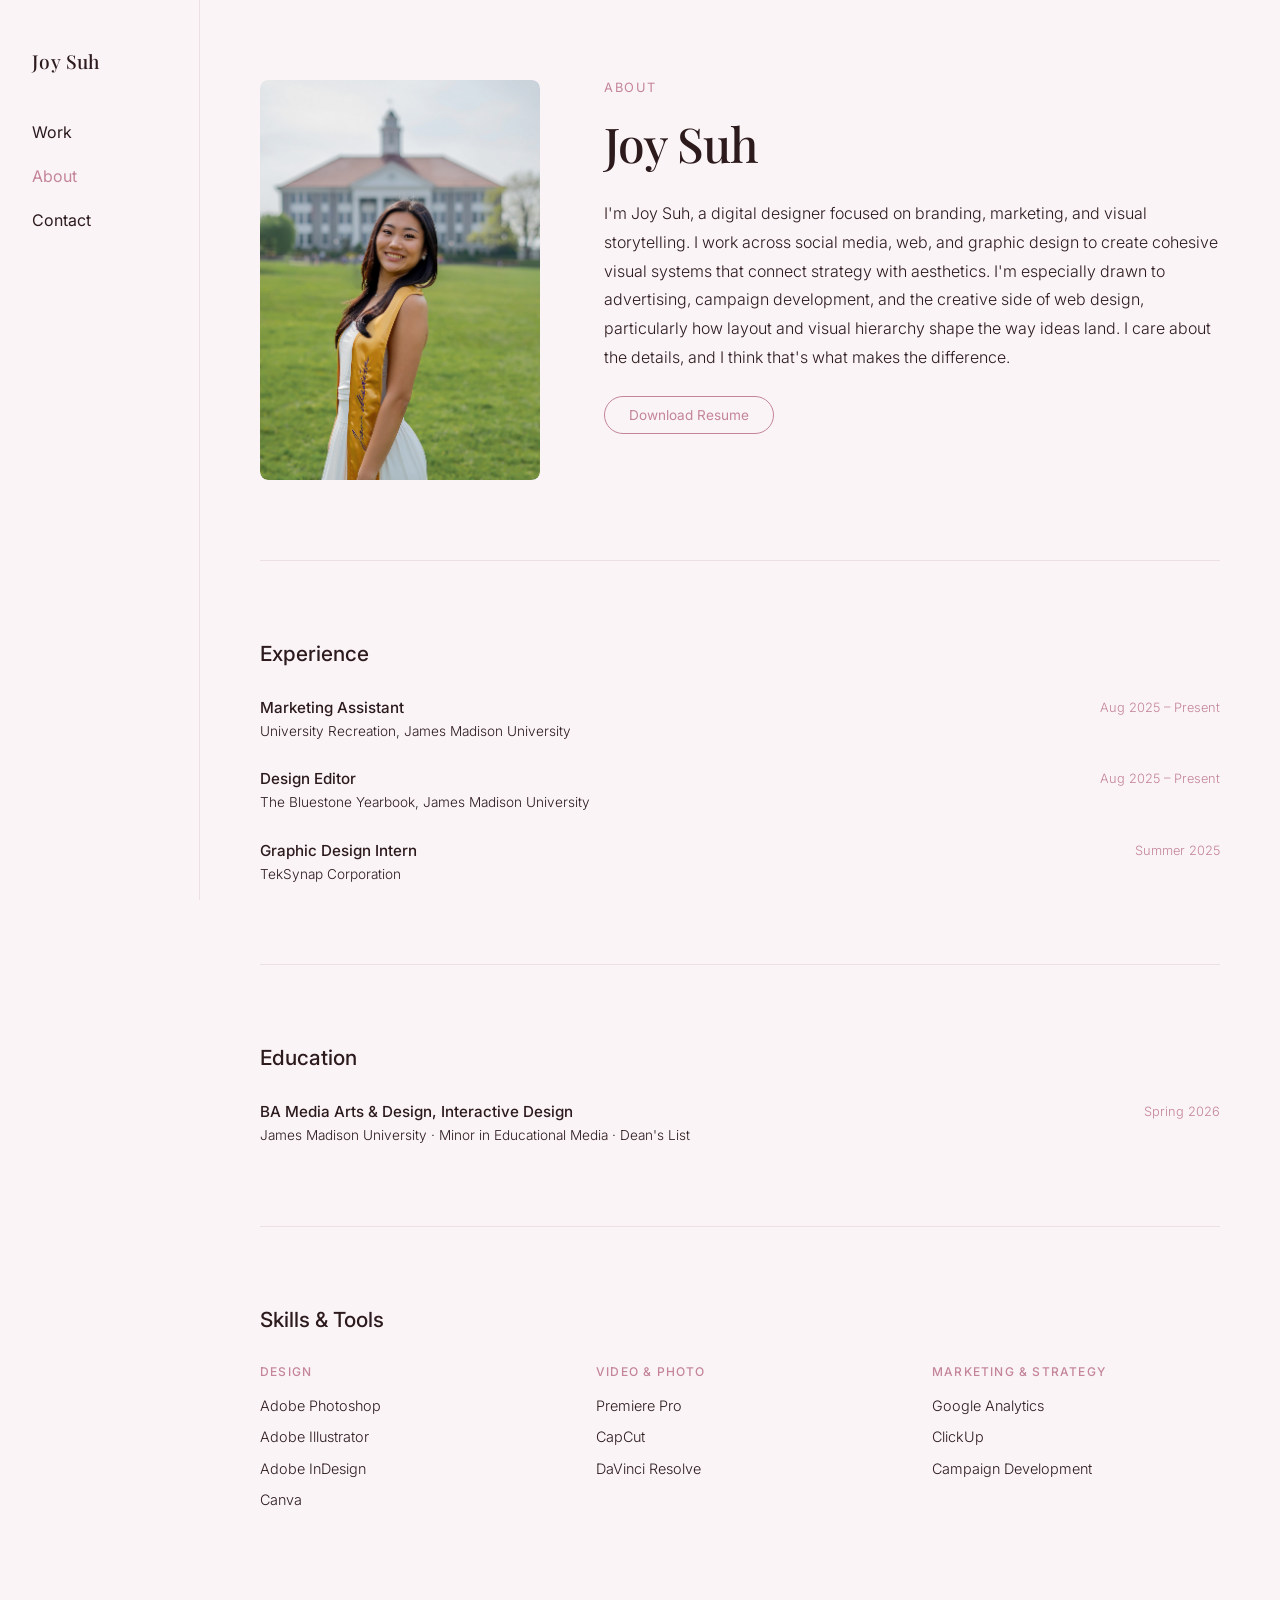
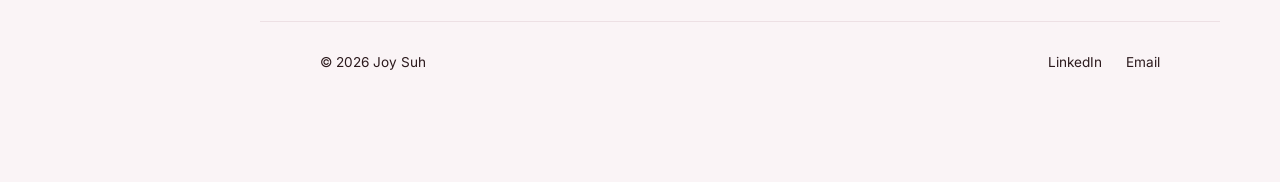
==== about.html @ 965d8042 "Add files via upload" ====
<!DOCTYPE html>
<html lang="en">
<head>
  <meta charset="UTF-8">
  <meta name="viewport" content="width=device-width, initial-scale=1.0">
  <title>About — Joy Suh</title>
  <link rel="stylesheet" href="style.css">
  <link rel="stylesheet" href="about.css">
  <link href="https://fonts.googleapis.com/css2?family=Inter:wght@300;400;500;600&display=swap" rel="stylesheet">
</head>
<body>
  <nav class="sidenav">
    <div class="sidenav-name"><a href="index.html">Joy Suh</a></div>
    <ul class="sidenav-links">
      <li><a href="index.html">Work</a></li>
<li><a href="about.html" class="active">About</a></li>
      <li><a href="mailto:joysuh3@gmail.com">Contact</a></li>
    </ul>
  </nav>
  <main class="main-content">

    <!-- BIO SECTION -->
    <section class="about-hero">
      <div class="about-photo">
        <img src="images/about/joy.jpg" alt="Joy Suh">
      </div>
      <div class="about-text">
        <p class="about-label">About</p>
        <h1 class="about-name">Joy Suh</h1>
        <p class="about-bio">I'm Joy Suh, a digital designer focused on branding, marketing, and visual storytelling. I work across social media, web, and graphic design to create cohesive visual systems that connect strategy with aesthetics. I'm especially drawn to advertising, campaign development, and the creative side of web design, particularly how layout and visual hierarchy shape the way ideas land. I care about the details, and I think that's what makes the difference.</p>
<a href="Joy-Suh-Resume.pdf" target="_blank" class="resume-link">Download Resume</a>
      </div>
    </section>

    <hr class="section-divider">

    <!-- EXPERIENCE SECTION -->
    <section class="experience-section">
      <h2 class="section-title">Experience</h2>
      <div class="experience-list">
        <div class="experience-item">
          <div class="experience-left">
            <p class="experience-role">Marketing Assistant</p>
            <p class="experience-company">University Recreation, James Madison University</p>
          </div>
          <p class="experience-date">Aug 2025 – Present</p>
        </div>
        <div class="experience-item">
          <div class="experience-left">
            <p class="experience-role">Design Editor</p>
            <p class="experience-company">The Bluestone Yearbook, James Madison University</p>
          </div>
          <p class="experience-date">Aug 2025 – Present</p>
        </div>
        <div class="experience-item">
          <div class="experience-left">
            <p class="experience-role">Graphic Design Intern</p>
            <p class="experience-company">TekSynap Corporation</p>
          </div>
          <p class="experience-date">Summer 2025</p>
        </div>
      </div>
    </section>

    <hr class="section-divider">

    <!-- EDUCATION SECTION -->
    <section class="experience-section">
      <h2 class="section-title">Education</h2>
      <div class="experience-list">
        <div class="experience-item">
          <div class="experience-left">
            <p class="experience-role">BA Media Arts & Design, Interactive Design</p>
            <p class="experience-company">James Madison University · Minor in Educational Media · Dean's List</p>
          </div>
          <p class="experience-date">Spring 2026</p>
        </div>
      </div>
    </section>

    <hr class="section-divider">

    <!-- SKILLS SECTION -->
    <section class="skills-section">
      <h2 class="section-title">Skills & Tools</h2>
      <div class="skills-grid">
        <div class="skills-group">
          <p class="skills-label">Design</p>
          <ul class="skills-list">
            <li>Adobe Photoshop</li>
            <li>Adobe Illustrator</li>
            <li>Adobe InDesign</li>
            <li>Canva</li>
          </ul>
        </div>
        <div class="skills-group">
          <p class="skills-label">Video & Photo</p>
          <ul class="skills-list">
            <li>Premiere Pro</li>
            <li>CapCut</li>
            <li>DaVinci Resolve</li>
          </ul>
        </div>
        <div class="skills-group">
          <p class="skills-label">Marketing & Strategy</p>
          <ul class="skills-list">
            <li>Google Analytics</li>
            <li>ClickUp</li>
            <li>Campaign Development</li>
          </ul>
        </div>
      </div>
    </section>

    

  

    <footer class="footer">
      <p>© 2026 Joy Suh</p>
      <div class="footer-links">
        <a href="https://www.linkedin.com/in/joy-suh/" target="_blank">LinkedIn</a>
        <a href="mailto:joysuh3@gmail.com">Email</a>
      </div>
    </footer>
  </main>
</body>
</html>
---- style.css ----
@import url('https://fonts.googleapis.com/css2?family=Playfair+Display:wght@400;500&family=Inter:wght@300;400;500;600&display=swap');

*, *::before, *::after {
  box-sizing: border-box;
  margin: 0;
  padding: 0;
}
body {
  font-family: 'Inter', sans-serif;
  background-color: #FAF4F6;
  color: #2C1A1D;
  display: flex;
  min-height: 100vh;
  font-size: 17px;
}
a {
  text-decoration: none;
  color: inherit;
}
.sidenav {
  position: fixed;
  top: 0;
  left: 0;
  width: 200px;
  height: 100vh;
  background-color: #FAF4F6;
  border-right: 1px solid #EDE0E4;
  display: flex;
  flex-direction: column;
  padding: 48px 32px;
  z-index: 100;
}
.sidenav-name {
  font-family: 'Playfair Display', serif;
  font-size: 1.2rem;
  font-weight: 500;
  color: #2C1A1D;
  margin-bottom: 48px;
  letter-spacing: 0.02em;
}
.sidenav-links {
  list-style: none;
  display: flex;
  flex-direction: column;
  gap: 24px;
}
.sidenav-links a {
  font-size: 1rem;
  font-weight: 400;
  color: #2C1A1D;
  transition: color 0.2s ease;
}
.sidenav-links a:hover {
  color: #C4849A;
}

.sidenav-links a.active {
  color: #C4849A;
}


.main-content {
  margin-left: 200px;
  padding: 80px 60px;
  flex: 1;
}
.hero {
  background-color: #EDE0E4;
  padding: 100px 60px;
  margin: -80px -60px 60px -60px;
}
.hero-name {
  font-family: 'Playfair Display', serif;
  font-size: 4.5rem;
  font-weight: 500;
  color: #2C1A1D;
  letter-spacing: -0.02em;
  margin-bottom: 16px;
}
.hero-tagline {
  font-size: 1rem;
  font-weight: 300;
  color: #C4849A;
  letter-spacing: 0.08em;
  margin-bottom: 20px;
}
.hero-intro {
  font-size: 0.95rem;
  font-weight: 300;
  color: #2C1A1D;
  line-height: 1.7;
  max-width: 480px;
}
.work-grid {
  display: grid;
  grid-template-columns: 1fr 1fr;
  gap: 16px;
  padding: 0 60px;
}
.tile {
  position: relative;
  overflow: hidden;
  border-radius: 8px;
  aspect-ratio: 4/3;
  display: block;
  background-color: #EDE0E4;
}
.tile img {
  width: 100%;
  height: 100%;
  object-fit: cover;
  display: block;
  transition: transform 0.4s ease;
}
.tile:hover img {
  transform: scale(1.04);
}
.tile-overlay {
  position: absolute;
  inset: 0;
  background-color: rgba(196, 132, 154, 0.88);
  display: flex;
  flex-direction: column;
  align-items: center;
  justify-content: center;
  opacity: 0;
  transition: opacity 0.3s ease;
}
.tile:hover .tile-overlay {
  opacity: 1;
}
.tile-title {
  color: #FFFFFF;
  font-size: 1.4rem;
  font-weight: 700;
  letter-spacing: 0.02em;
  margin-bottom: 6px;
  text-shadow: 0 1px 4px rgba(44, 26, 29, 0.3);
}
.tile-sub {
  color: #FAF4F6;
  font-size: 0.98rem;
  font-weight: 400;
  letter-spacing: 0.06em;
  text-shadow: 0 1px 4px rgba(44, 26, 29, 0.3);
}
.footer {
  margin-top: 100px;
  padding: 32px 60px;
  border-top: 1px solid #EDE0E4;
  display: flex;
  justify-content: space-between;
  align-items: center;
  font-size: 0.85rem;
  color: #2C1A1D;
}
.footer-links {
  display: flex;
  gap: 24px;
}
.footer-links a {
  color: #2C1A1D;
  transition: color 0.2s ease;
}
.footer-links a:hover {
  color: #C4849A;
}
---- about.css ----
.about-hero {
  display: flex;
  gap: 64px;
  align-items: flex-start;
  margin-bottom: 80px;
}
.about-photo {
  flex-shrink: 0;
  width: 280px;
  overflow: hidden;
  border-radius: 8px;
}
.about-photo img {
  width: 100%;
  border-radius: 8px;
  display: block;
  object-fit: cover;
  height: 400px;
}
.about-text {
  flex: 1;
  max-width: 900px;
}
.about-label {
  font-size: 0.8rem;
  font-weight: 400;
  color: #C4849A;
  letter-spacing: 0.12em;
  text-transform: uppercase;
  margin-bottom: 16px;
}
.about-name {
  font-family: 'Playfair Display', serif;
  font-size: 3rem;
  font-weight: 500;
  color: #2C1A1D;
  letter-spacing: -0.02em;
  margin-bottom: 24px;
}
.about-bio {
  font-size: 1rem;
  font-weight: 300;
  color: #2C1A1D;
  line-height: 1.8;
}
.resume-link {
  display: inline-block;
  font-size: 0.85rem;
  font-weight: 400;
  color: #C4849A;
  text-decoration: none;
  border: 1px solid #C4849A;
  padding: 10px 24px;
  border-radius: 100px;
  margin-top: 24px;
  transition: all 0.2s ease;
}
.resume-link:hover {
  background-color: #C4849A;
  color: #FAF4F6;
}
.resume-section {
  margin-bottom: 80px;
}
.section-divider {
  border: none;
  border-top: 1px solid #EDE0E4;
  margin: 80px 0;
}
.section-title {
  font-size: 1.3rem;
  font-weight: 500;
  color: #2C1A1D;
  margin-bottom: 32px;
}
.experience-section {
  margin-bottom: 0;
}
.experience-list {
  display: flex;
  flex-direction: column;
  gap: 28px;
}
.experience-item {
  display: flex;
  justify-content: space-between;
  align-items: flex-start;
  gap: 24px;
}
.experience-left {
  flex: 1;
}
.experience-role {
  font-size: 0.95rem;
  font-weight: 500;
  color: #2C1A1D;
  margin-bottom: 4px;
}
.experience-company {
  font-size: 0.85rem;
  font-weight: 300;
  color: #2C1A1D;
  line-height: 1.5;
}
.experience-date {
  font-size: 0.8rem;
  font-weight: 300;
  color: #C4849A;
  white-space: nowrap;
  padding-top: 2px;
}
.skills-section {
  margin-bottom: 0;
}
.skills-grid {
  display: grid;
  grid-template-columns: repeat(3, 1fr);
  gap: 48px;
}
.skills-label {
  font-size: 0.75rem;
  font-weight: 500;
  color: #C4849A;
  letter-spacing: 0.1em;
  text-transform: uppercase;
  margin-bottom: 16px;
}
.skills-list {
  list-style: none;
  padding: 0;
  margin: 0;
}
.skills-list li {
  font-size: 0.9rem;
  font-weight: 300;
  color: #2C1A1D;
  line-height: 1.5;
  margin-bottom: 10px;
}


.main-content {
  padding: 80px 60px;
}
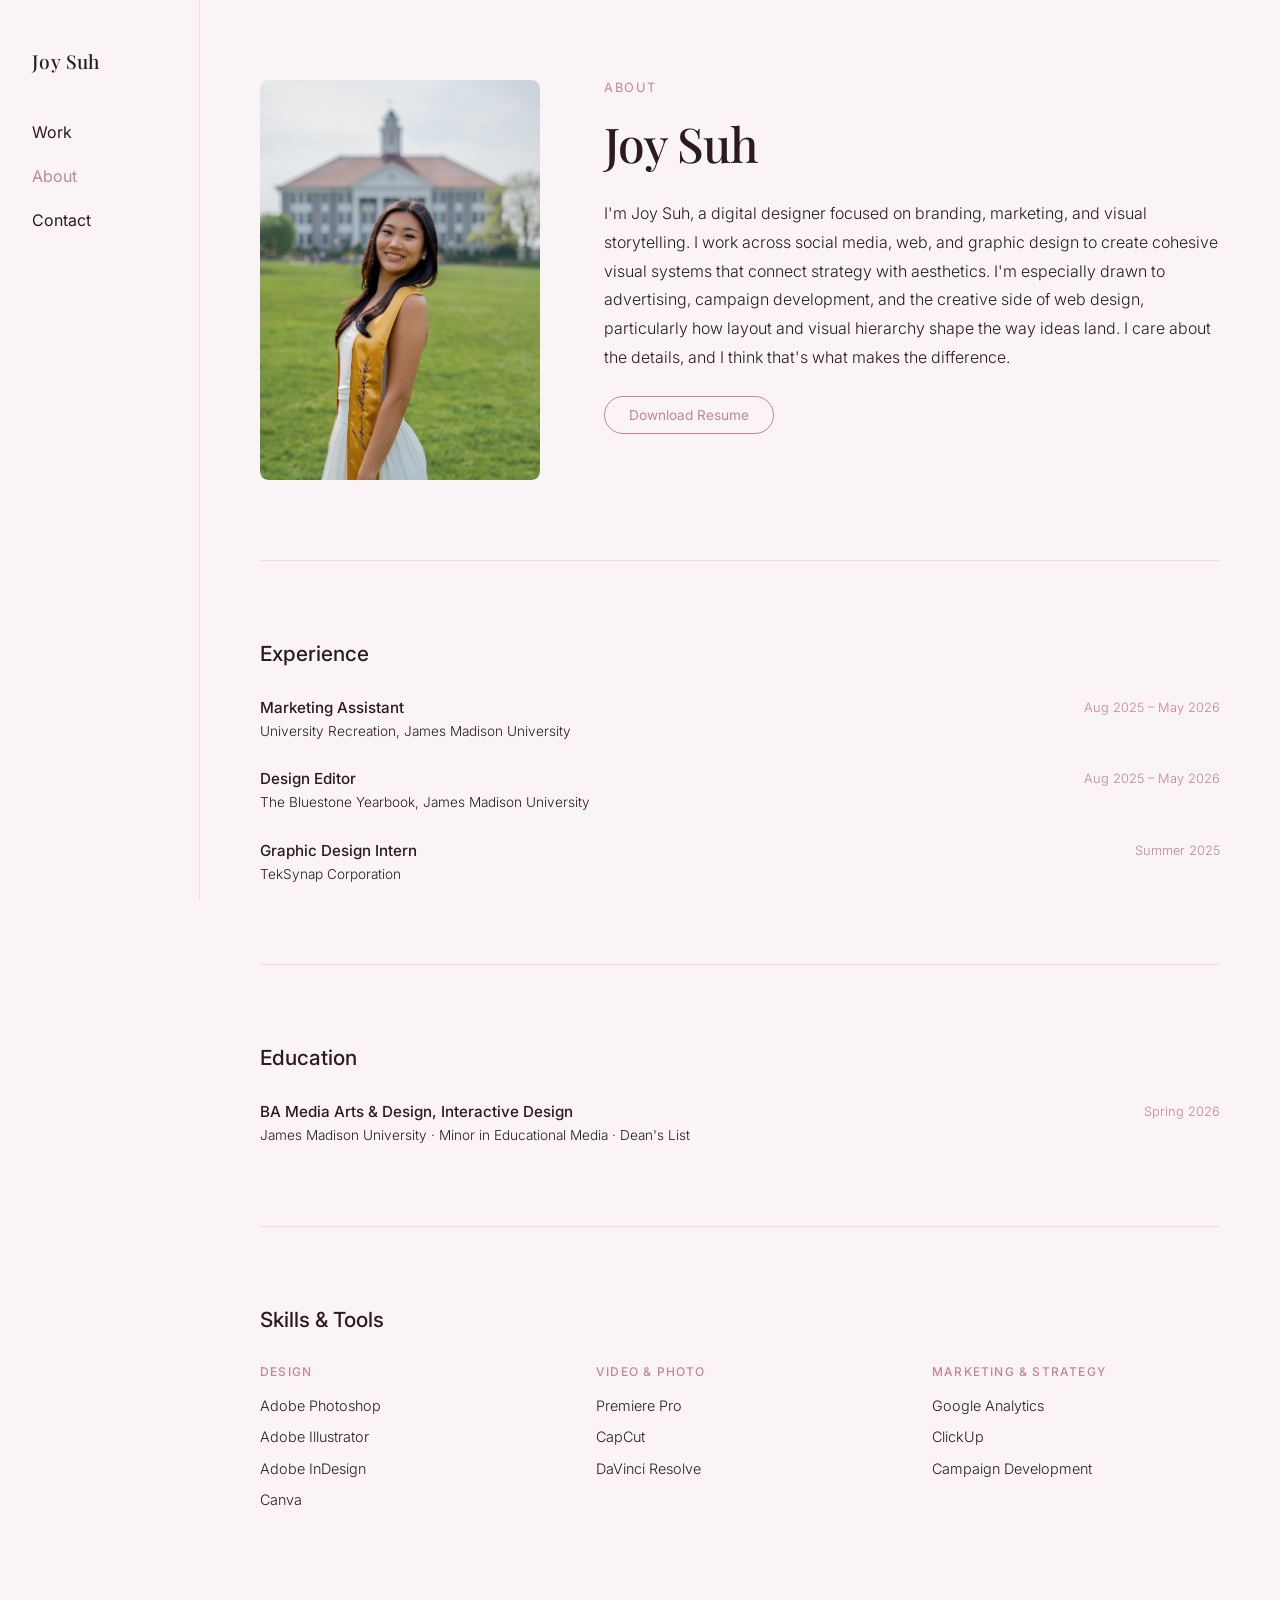
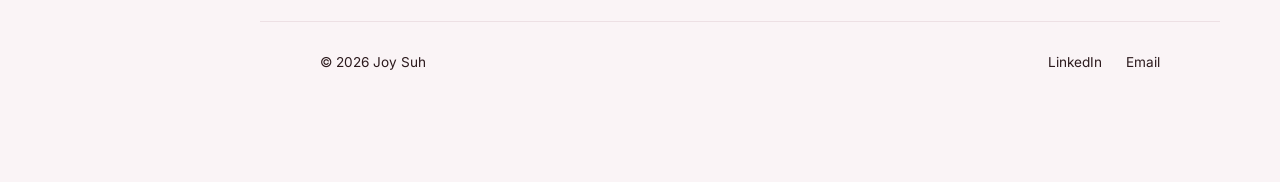
==== commit 969b5a11: "Update about.html" ====
--- a/about.html
+++ b/about.html
@@ -43,14 +43,14 @@
             <p class="experience-role">Marketing Assistant</p>
             <p class="experience-company">University Recreation, James Madison University</p>
           </div>
-          <p class="experience-date">Aug 2025 – Present</p>
+          <p class="experience-date">Aug 2025 – May 2026</p>
         </div>
         <div class="experience-item">
           <div class="experience-left">
             <p class="experience-role">Design Editor</p>
             <p class="experience-company">The Bluestone Yearbook, James Madison University</p>
           </div>
-          <p class="experience-date">Aug 2025 – Present</p>
+          <p class="experience-date">Aug 2025 – May 2026</p>
         </div>
         <div class="experience-item">
           <div class="experience-left">
@@ -125,4 +125,4 @@
     </footer>
   </main>
 </body>
-</html>+</html>
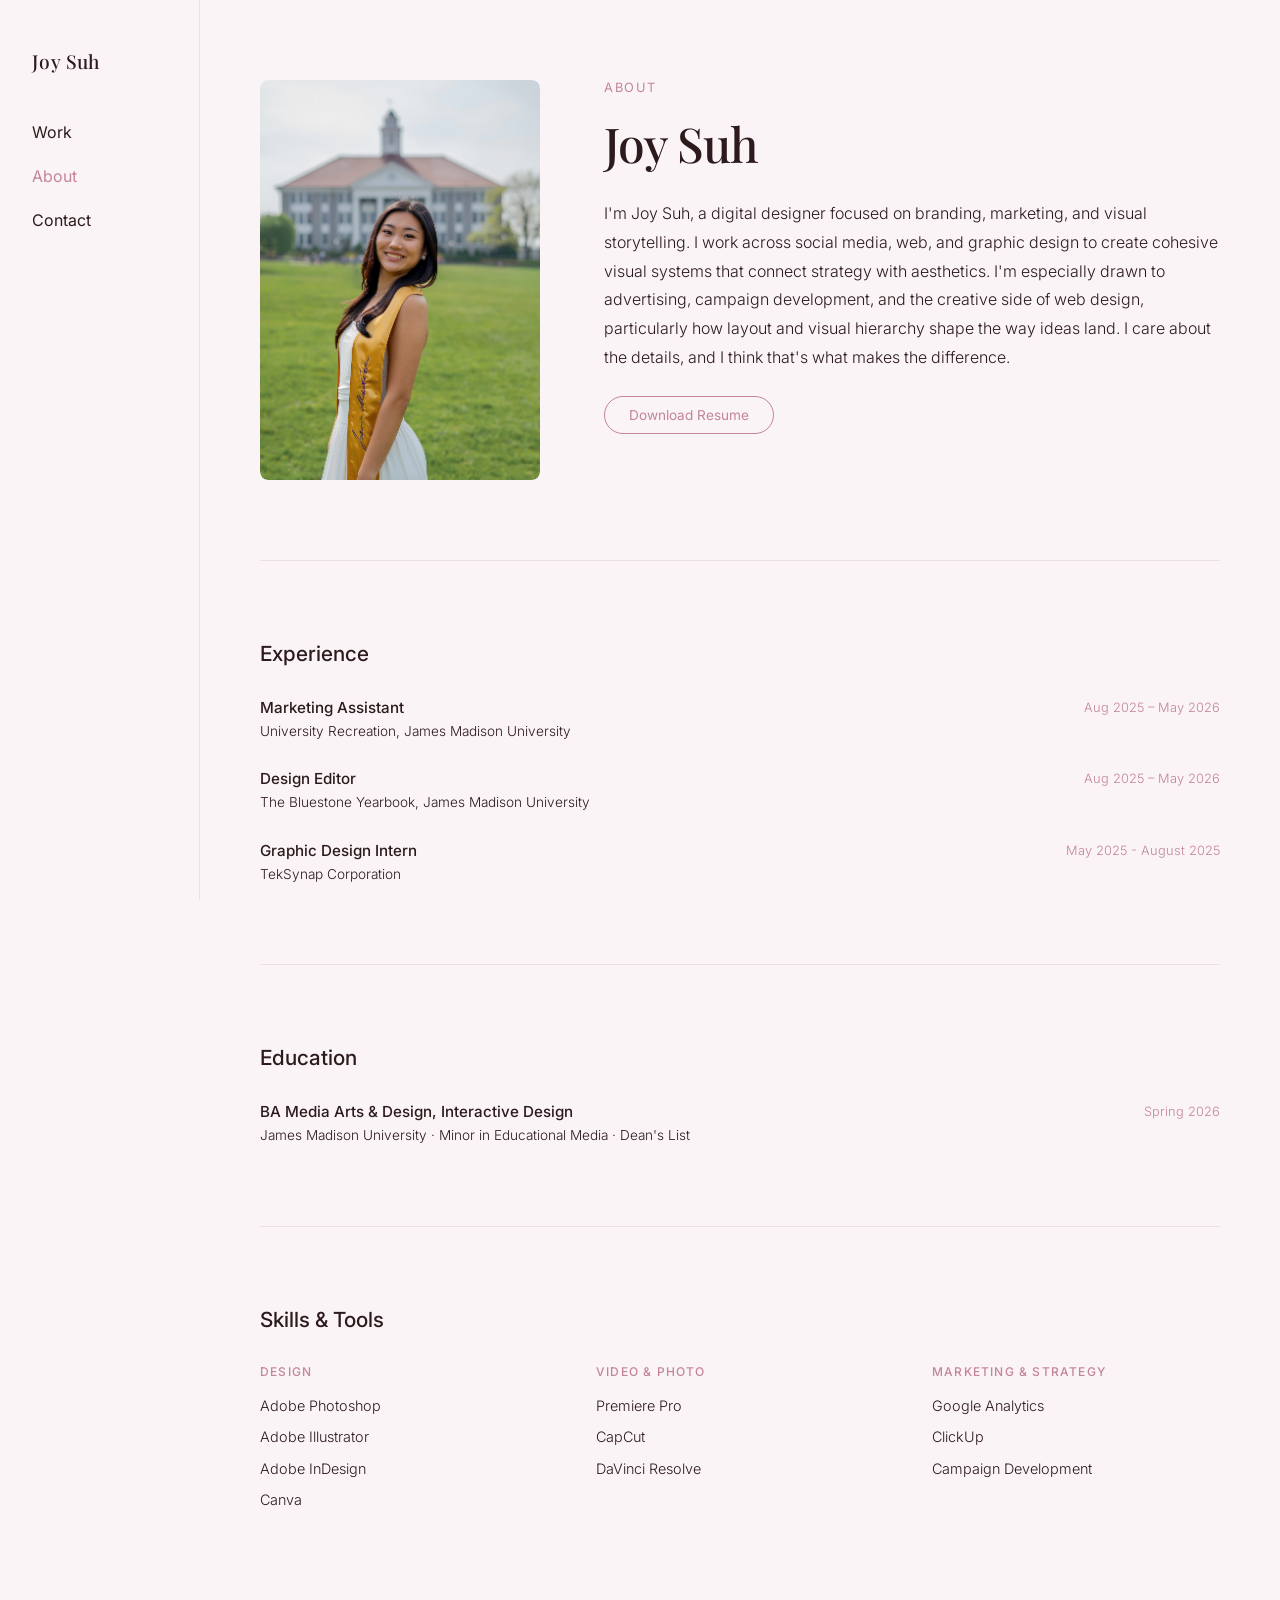
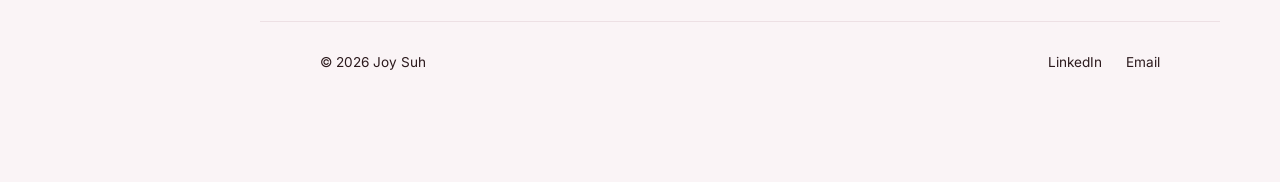
==== commit 40bee543: "Update about.html" ====
--- a/about.html
+++ b/about.html
@@ -57,7 +57,7 @@
             <p class="experience-role">Graphic Design Intern</p>
             <p class="experience-company">TekSynap Corporation</p>
           </div>
-          <p class="experience-date">Summer 2025</p>
+          <p class="experience-date">May 2025 - August 2025</p>
         </div>
       </div>
     </section>
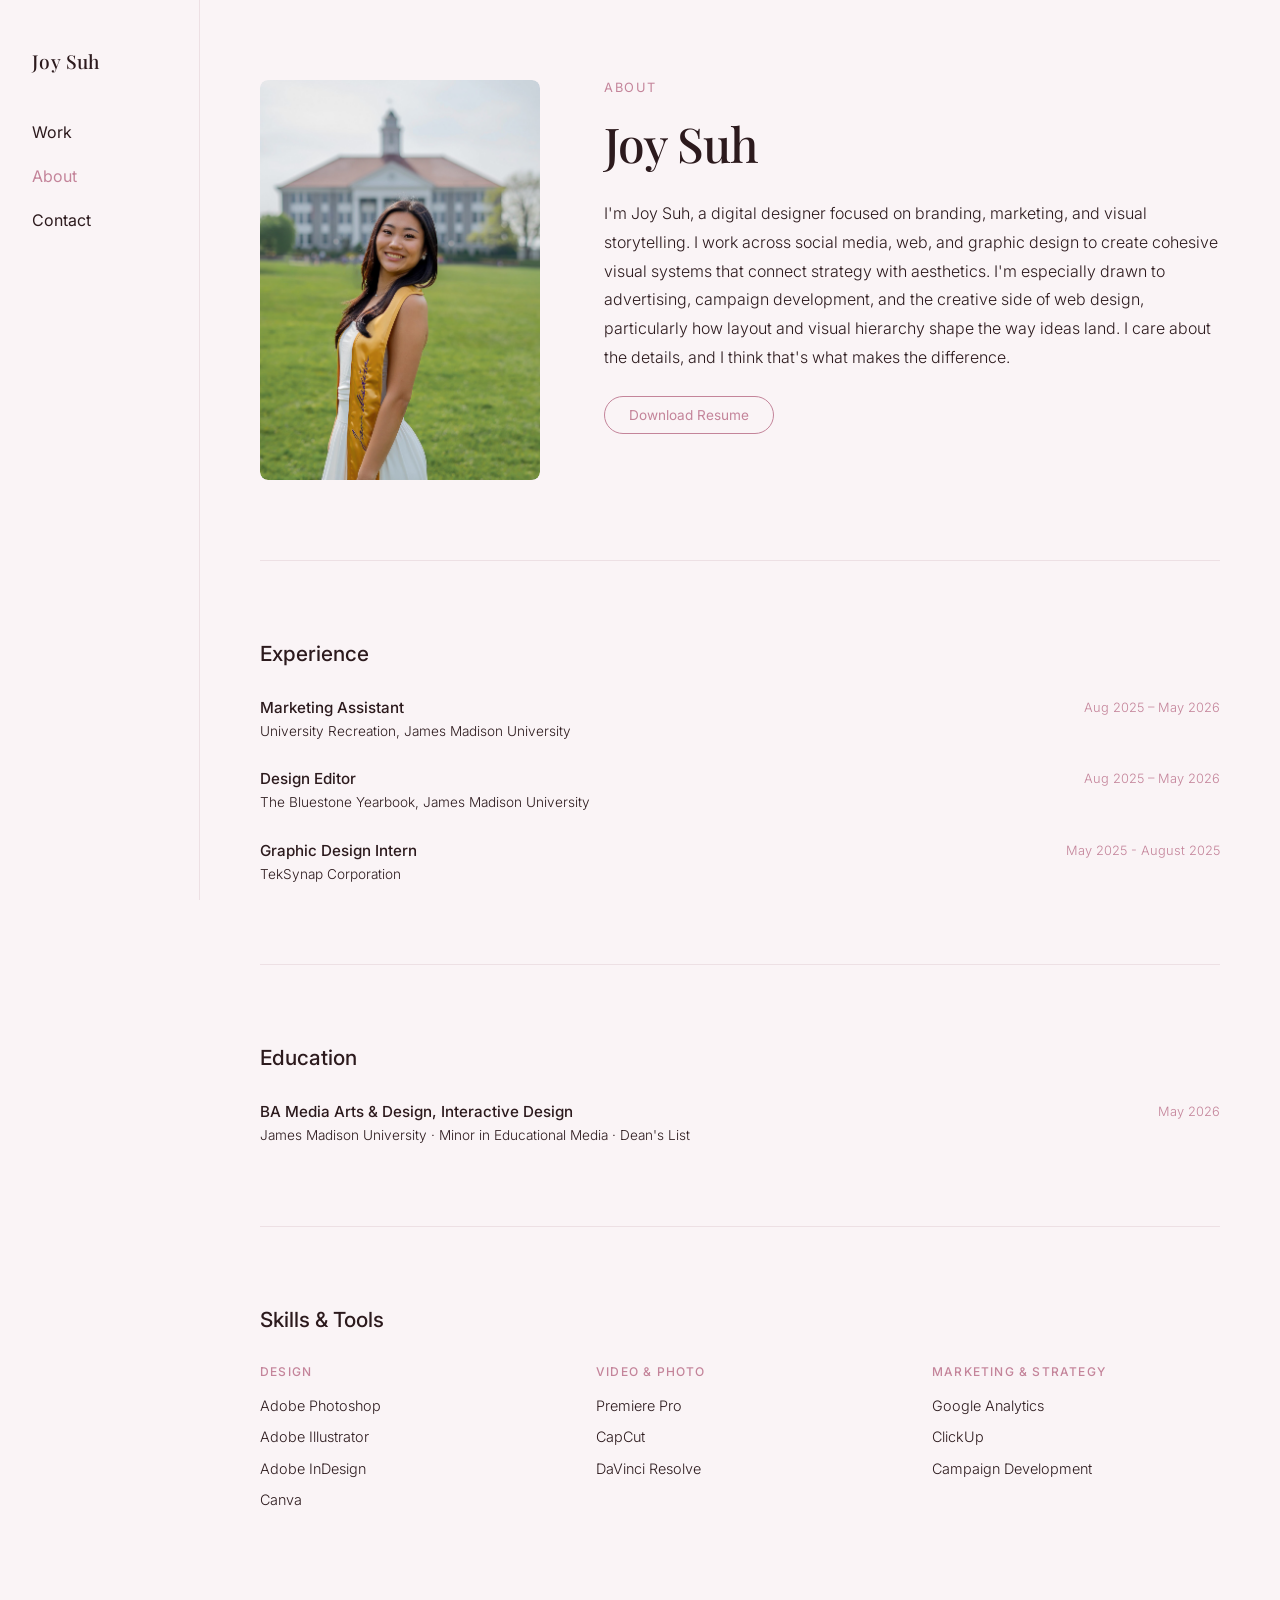
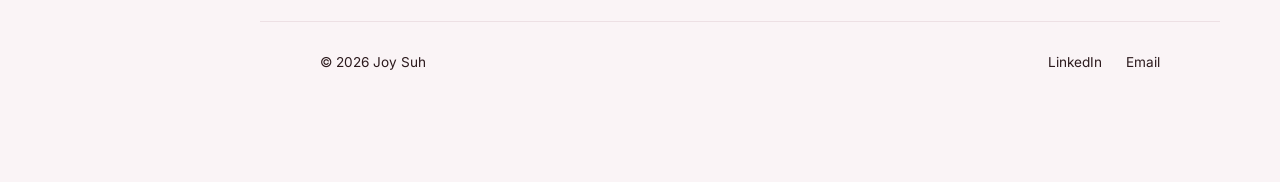
==== commit 97f5ab0d: "Update experience date from Spring 2026 to May 2026" ====
--- a/about.html
+++ b/about.html
@@ -73,7 +73,7 @@
             <p class="experience-role">BA Media Arts & Design, Interactive Design</p>
             <p class="experience-company">James Madison University · Minor in Educational Media · Dean's List</p>
           </div>
-          <p class="experience-date">Spring 2026</p>
+          <p class="experience-date">May 2026</p>
         </div>
       </div>
     </section>
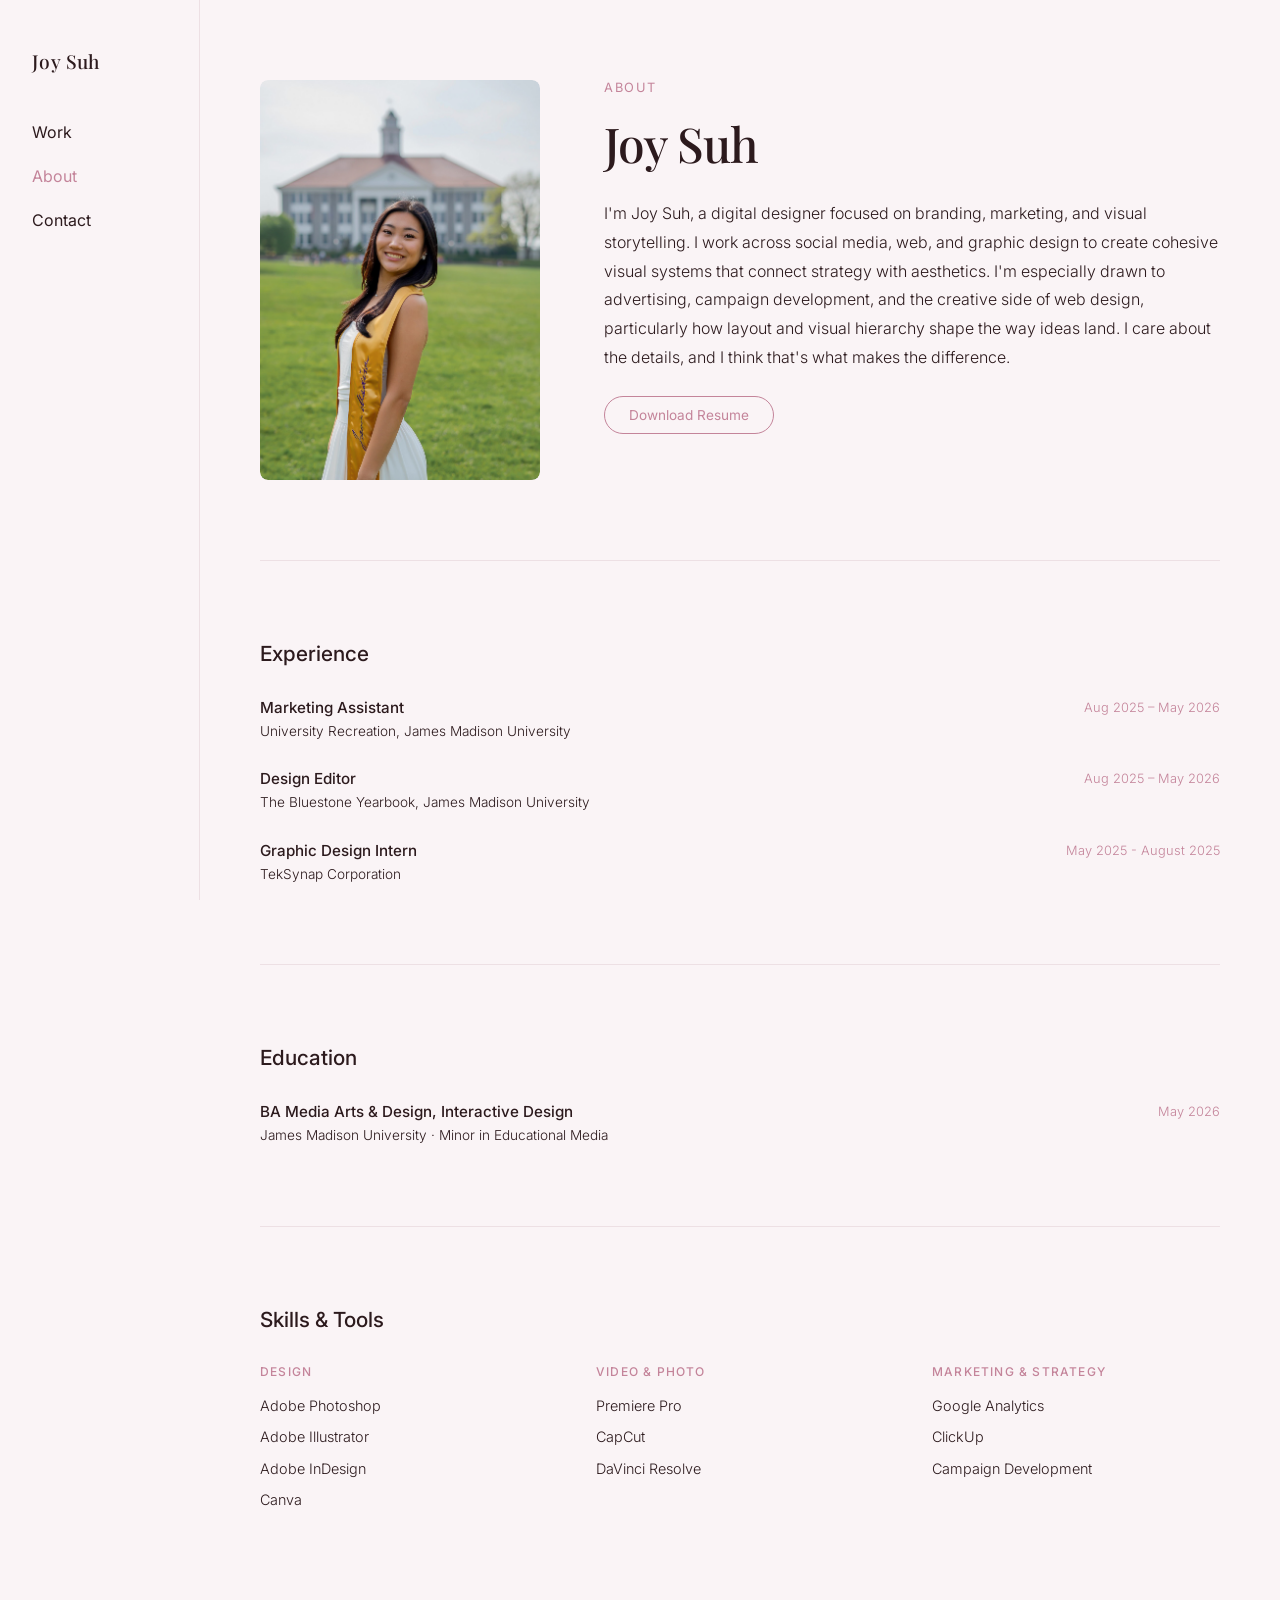
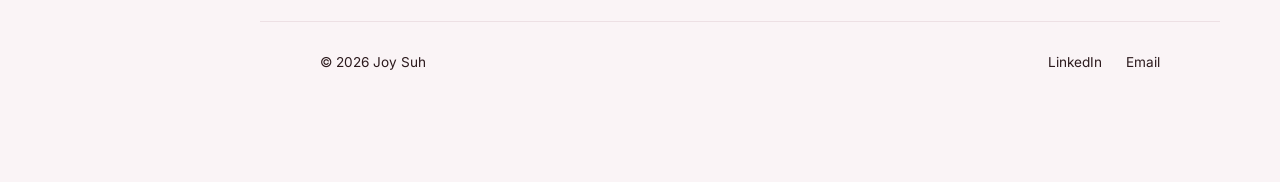
==== commit 654b8c4c: "Update about.html" ====
--- a/about.html
+++ b/about.html
@@ -71,7 +71,7 @@
         <div class="experience-item">
           <div class="experience-left">
             <p class="experience-role">BA Media Arts & Design, Interactive Design</p>
-            <p class="experience-company">James Madison University · Minor in Educational Media · Dean's List</p>
+            <p class="experience-company">James Madison University · Minor in Educational Media </p>
           </div>
           <p class="experience-date">May 2026</p>
         </div>
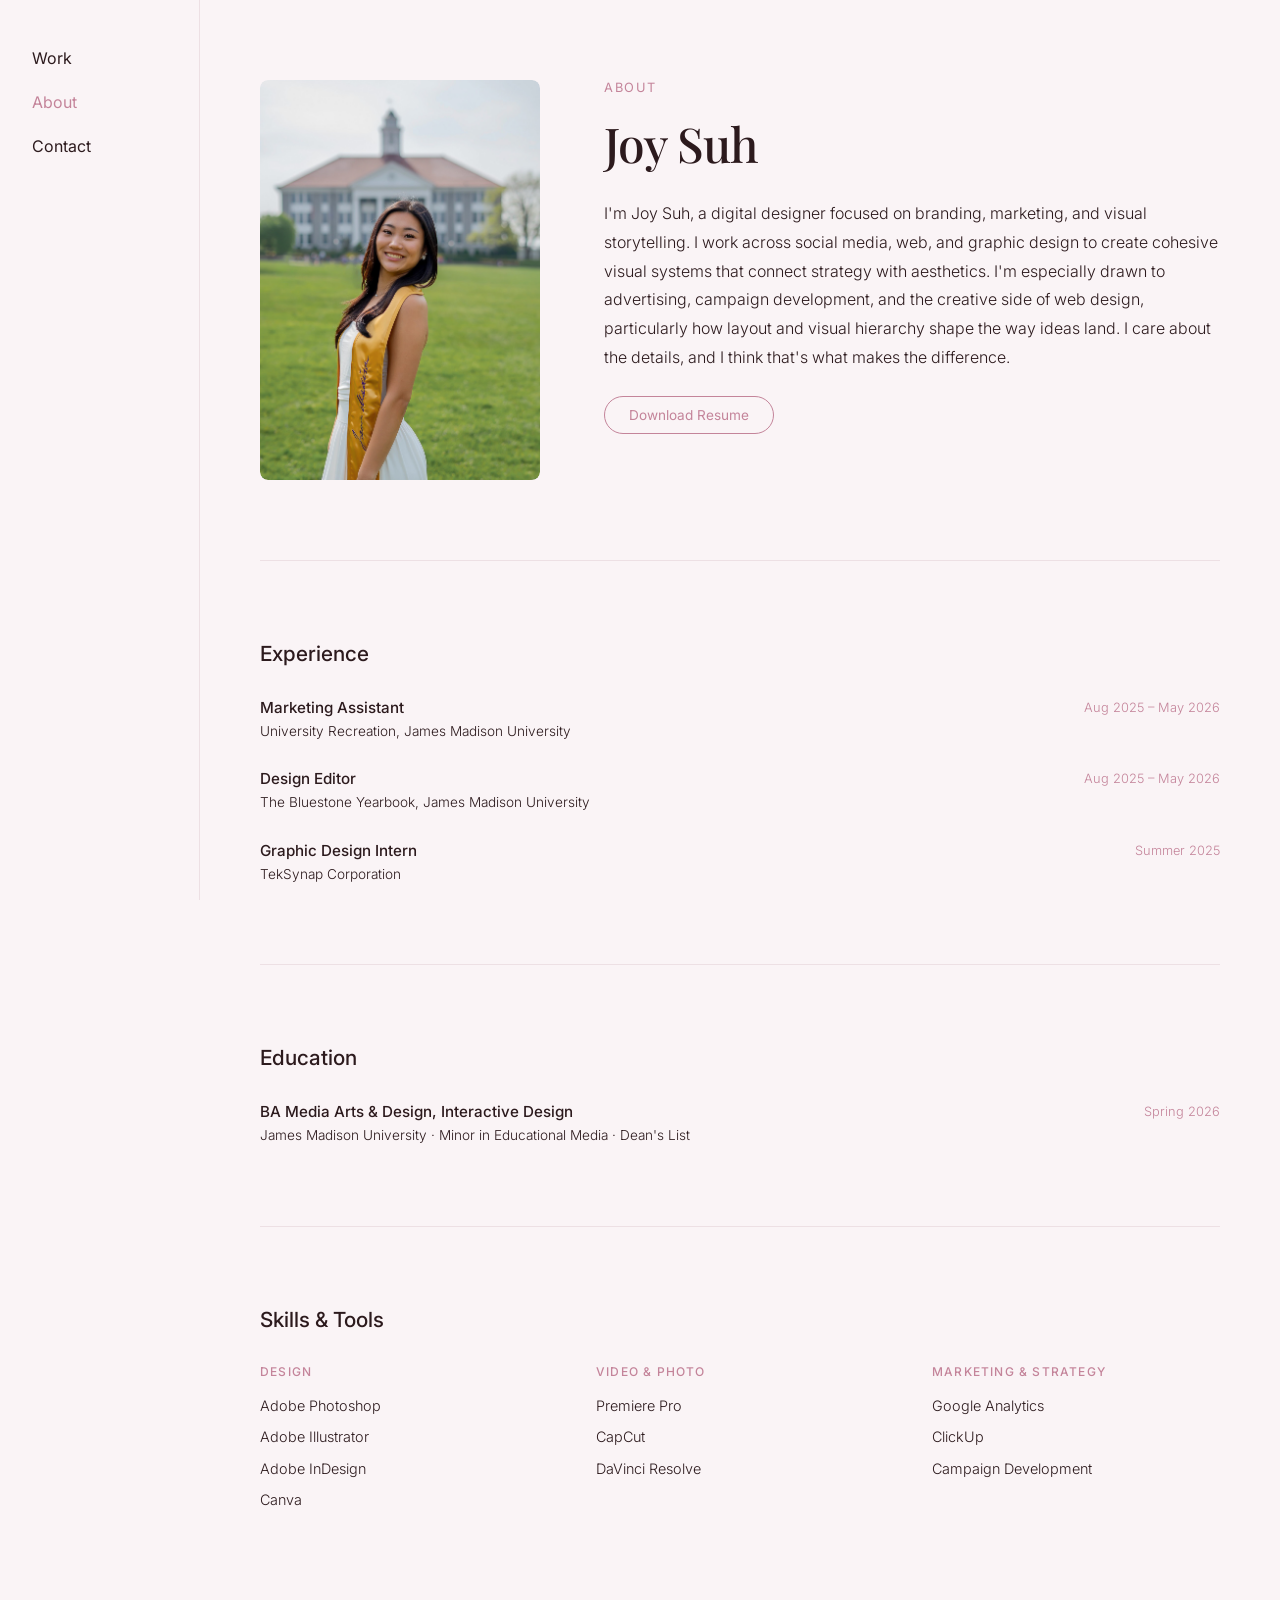
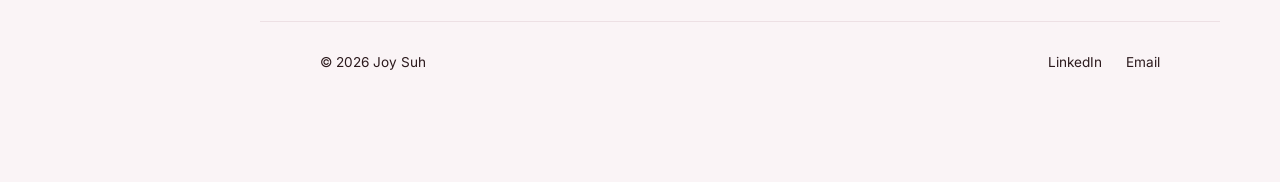
==== commit 7c1e3adf: "Update about.html" ====
--- a/about.html
+++ b/about.html
@@ -1,3 +1,5 @@
+
+
 <!DOCTYPE html>
 <html lang="en">
 <head>
@@ -10,16 +12,19 @@
 </head>
 <body>
   <nav class="sidenav">
-    <div class="sidenav-name"><a href="index.html">Joy Suh</a></div>
+    <div class="sidenav-top">
+      <div class="sidenav-name"><a href="index.html">Joy Suh</a></div>
+      <button class="burger" aria-label="Toggle menu" onclick="document.querySelector('.sidenav-links').classList.toggle('open')">
+        <span></span><span></span><span></span>
+      </button>
+    </div>
     <ul class="sidenav-links">
       <li><a href="index.html">Work</a></li>
-<li><a href="about.html" class="active">About</a></li>
+      <li><a href="about.html" class="active">About</a></li>
       <li><a href="mailto:joysuh3@gmail.com">Contact</a></li>
     </ul>
   </nav>
   <main class="main-content">
-
-    <!-- BIO SECTION -->
     <section class="about-hero">
       <div class="about-photo">
         <img src="images/about/joy.jpg" alt="Joy Suh">
@@ -28,13 +33,10 @@
         <p class="about-label">About</p>
         <h1 class="about-name">Joy Suh</h1>
         <p class="about-bio">I'm Joy Suh, a digital designer focused on branding, marketing, and visual storytelling. I work across social media, web, and graphic design to create cohesive visual systems that connect strategy with aesthetics. I'm especially drawn to advertising, campaign development, and the creative side of web design, particularly how layout and visual hierarchy shape the way ideas land. I care about the details, and I think that's what makes the difference.</p>
-<a href="Joy-Suh-Resume.pdf" target="_blank" class="resume-link">Download Resume</a>
+        <a href="Joy-Suh-Resume.pdf" target="_blank" class="resume-link">Download Resume</a>
       </div>
     </section>
-
     <hr class="section-divider">
-
-    <!-- EXPERIENCE SECTION -->
     <section class="experience-section">
       <h2 class="section-title">Experience</h2>
       <div class="experience-list">
@@ -57,30 +59,24 @@
             <p class="experience-role">Graphic Design Intern</p>
             <p class="experience-company">TekSynap Corporation</p>
           </div>
-          <p class="experience-date">May 2025 - August 2025</p>
+          <p class="experience-date">Summer 2025</p>
         </div>
       </div>
     </section>
-
     <hr class="section-divider">
-
-    <!-- EDUCATION SECTION -->
     <section class="experience-section">
       <h2 class="section-title">Education</h2>
       <div class="experience-list">
         <div class="experience-item">
           <div class="experience-left">
             <p class="experience-role">BA Media Arts & Design, Interactive Design</p>
-            <p class="experience-company">James Madison University · Minor in Educational Media </p>
+            <p class="experience-company">James Madison University · Minor in Educational Media · Dean's List</p>
           </div>
-          <p class="experience-date">May 2026</p>
+          <p class="experience-date">Spring 2026</p>
         </div>
       </div>
     </section>
-
     <hr class="section-divider">
-
-    <!-- SKILLS SECTION -->
     <section class="skills-section">
       <h2 class="section-title">Skills & Tools</h2>
       <div class="skills-grid">
@@ -111,11 +107,6 @@
         </div>
       </div>
     </section>
-
-    
-
-  
-
     <footer class="footer">
       <p>© 2026 Joy Suh</p>
       <div class="footer-links">
@@ -126,3 +117,4 @@
   </main>
 </body>
 </html>
+ 
--- a/style.css
+++ b/style.css
@@ -30,6 +30,12 @@
   padding: 48px 32px;
   z-index: 100;
 }
+.sidenav-top {
+  display: none;
+}
+.burger {
+  display: none;
+}
 .sidenav-name {
   font-family: 'Playfair Display', serif;
   font-size: 1.2rem;
@@ -53,12 +59,9 @@
 .sidenav-links a:hover {
   color: #C4849A;
 }
-
 .sidenav-links a.active {
   color: #C4849A;
 }
-
-
 .main-content {
   margin-left: 200px;
   padding: 80px 60px;
@@ -164,4 +167,98 @@
 }
 .footer-links a:hover {
   color: #C4849A;
-}+}
+
+/* ── TABLET & MOBILE ── */
+@media (max-width: 768px) {
+  body {
+    flex-direction: column;
+  }
+  .sidenav {
+    position: relative;
+    width: 100%;
+    height: auto;
+    flex-direction: column;
+    padding: 16px 24px;
+    border-right: none;
+    border-bottom: 1px solid #EDE0E4;
+  }
+  .sidenav-top {
+    display: flex;
+    justify-content: space-between;
+    align-items: center;
+    width: 100%;
+  }
+  .sidenav-name {
+    margin-bottom: 0;
+  }
+  .burger {
+    display: flex;
+    flex-direction: column;
+    gap: 5px;
+    background: none;
+    border: none;
+    cursor: pointer;
+    padding: 4px;
+  }
+  .burger span {
+    display: block;
+    width: 22px;
+    height: 2px;
+    background-color: #2C1A1D;
+    border-radius: 2px;
+  }
+  .sidenav-links {
+    display: none;
+    flex-direction: column;
+    gap: 16px;
+    padding: 16px 0 8px;
+  }
+  .sidenav-links.open {
+    display: flex;
+  }
+  .main-content {
+    margin-left: 0 !important;
+    padding: 40px 24px !important;
+  }
+  .hero {
+    padding: 60px 24px;
+    margin: -40px -24px 40px -24px;
+  }
+  .hero-name {
+    font-size: 3rem;
+  }
+  .work-grid {
+    padding: 0;
+    gap: 12px;
+  }
+  .footer {
+    padding: 32px 24px;
+    flex-direction: column;
+    gap: 12px;
+    text-align: center;
+  }
+}
+
+/* ── MOBILE ── */
+@media (max-width: 480px) {
+  .hero-name {
+    font-size: 2.4rem;
+  }
+  .hero-tagline {
+    font-size: 0.9rem;
+  }
+  .hero-intro {
+    font-size: 0.88rem;
+  }
+  .work-grid {
+    grid-template-columns: 1fr;
+  }
+  .main-content {
+    padding: 32px 20px !important;
+  }
+  .hero {
+    padding: 48px 20px;
+    margin: -32px -20px 32px -20px;
+  }
+}
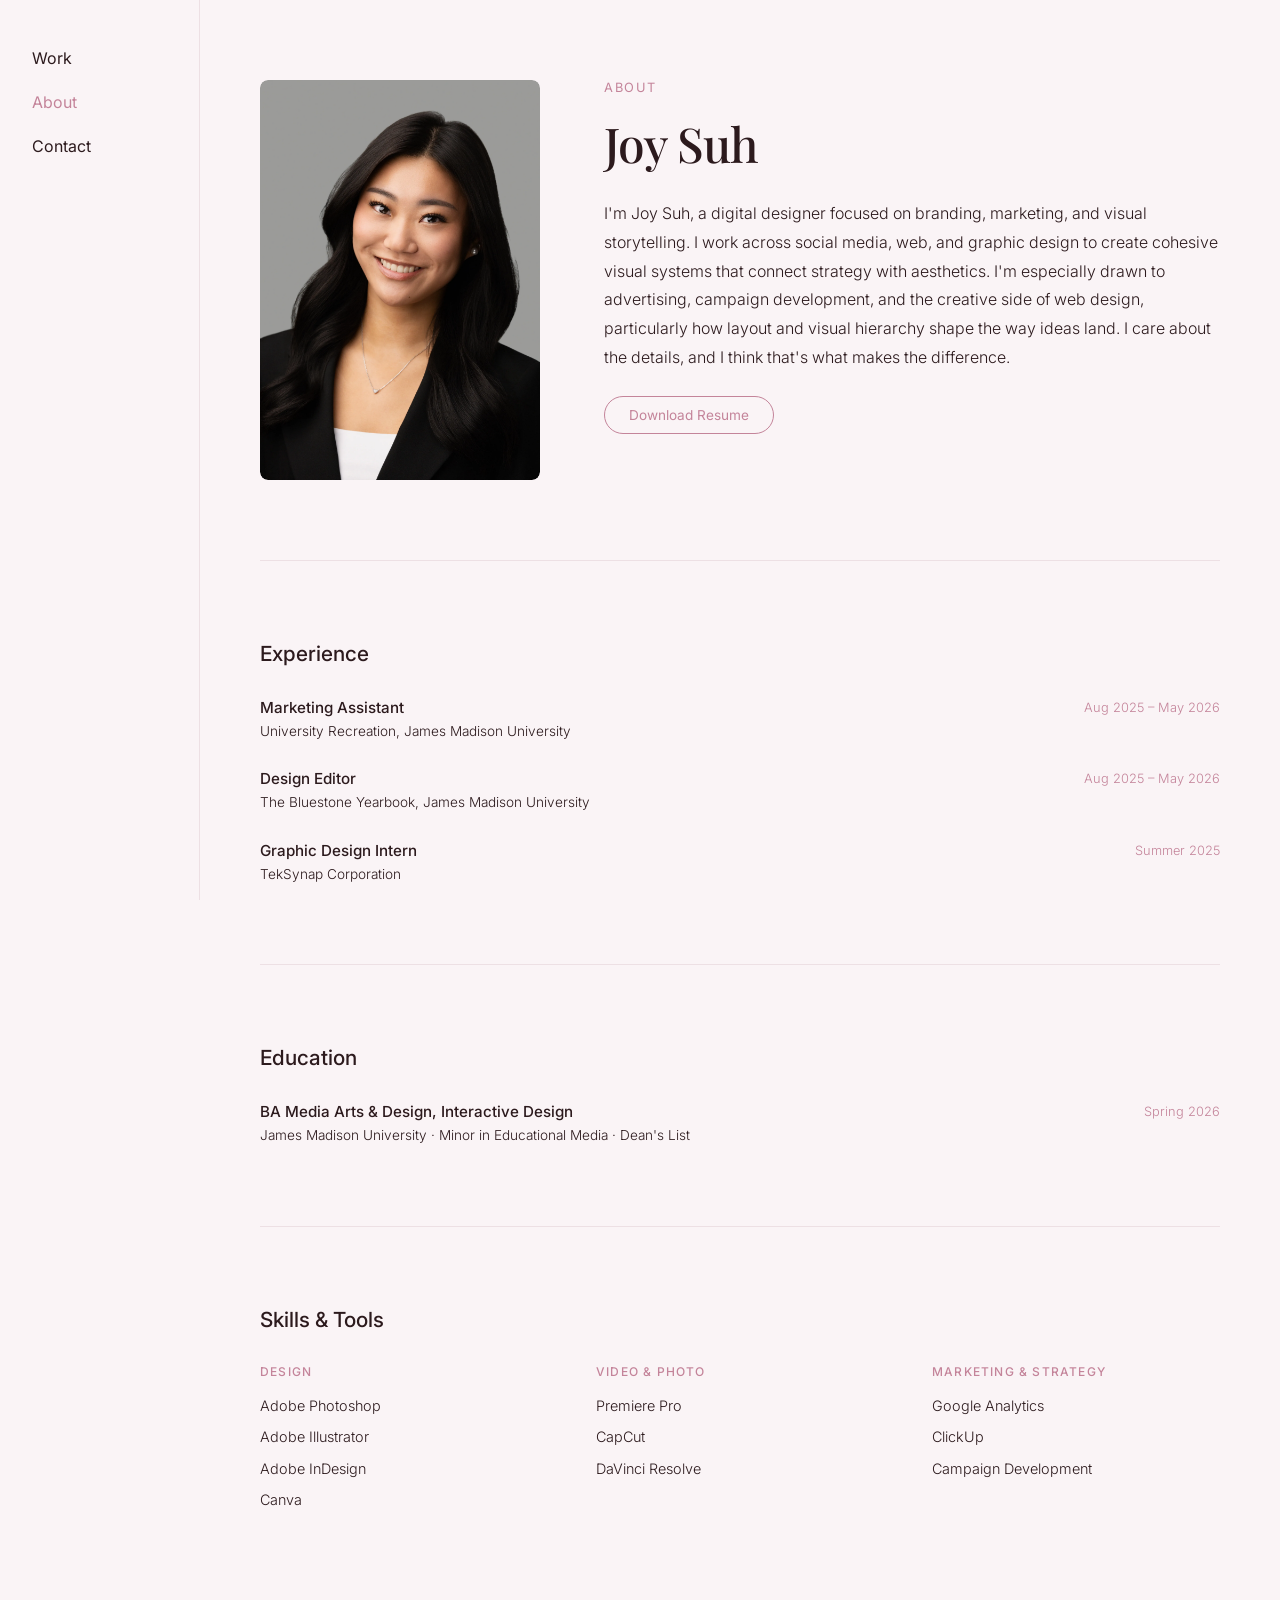
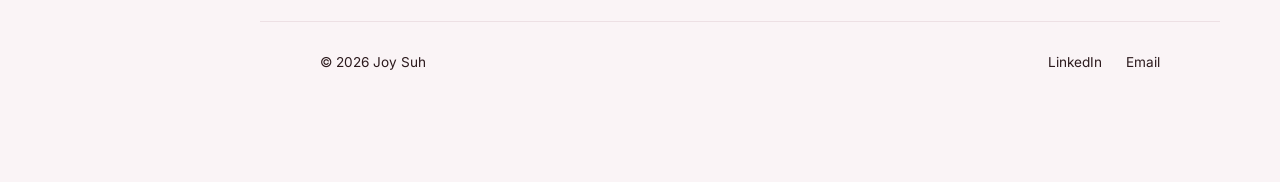
==== commit 9f20cc96: "Replace Joy's photo format from JPG to WEBP" ====
--- a/about.html
+++ b/about.html
@@ -27,13 +27,13 @@
   <main class="main-content">
     <section class="about-hero">
       <div class="about-photo">
-        <img src="images/about/joy.jpg" alt="Joy Suh">
+        <img src="images/about/joy.webp" alt="Joy Suh">
       </div>
       <div class="about-text">
         <p class="about-label">About</p>
         <h1 class="about-name">Joy Suh</h1>
         <p class="about-bio">I'm Joy Suh, a digital designer focused on branding, marketing, and visual storytelling. I work across social media, web, and graphic design to create cohesive visual systems that connect strategy with aesthetics. I'm especially drawn to advertising, campaign development, and the creative side of web design, particularly how layout and visual hierarchy shape the way ideas land. I care about the details, and I think that's what makes the difference.</p>
-        <a href="Joy-Suh-Resume.pdf" target="_blank" class="resume-link">Download Resume</a>
+        <a href="Joy_Suh_Resume.pdf" target="_blank" class="resume-link">Download Resume</a>
       </div>
     </section>
     <hr class="section-divider">
--- a/style.css
+++ b/style.css
@@ -147,6 +147,17 @@
   letter-spacing: 0.06em;
   text-shadow: 0 1px 4px rgba(44, 26, 29, 0.3);
 }
+.featured-project {
+  padding: 0 60px;
+  margin-top: 16px;
+  display: flex;
+}
+
+.tile-featured {
+  width: 100%;
+  height: 280px;
+}
+
 .footer {
   margin-top: 100px;
   padding: 32px 60px;
@@ -232,6 +243,17 @@
     padding: 0;
     gap: 12px;
   }
+.featured-project {
+  padding: 0 60px;
+  margin-top: 16px;
+  display: flex;
+}
+
+.tile-featured {
+  width: 100%;
+  aspect-ratio: 16 / 6;
+  max-height: 320px;
+}
   .footer {
     padding: 32px 24px;
     flex-direction: column;
@@ -254,6 +276,9 @@
   .work-grid {
     grid-template-columns: 1fr;
   }
+  .tile-featured {
+    aspect-ratio: 16 / 9;
+  }
   .main-content {
     padding: 32px 20px !important;
   }
--- a/about.css
+++ b/about.css
@@ -1,3 +1,5 @@
+
+
 .about-hero {
   display: flex;
   gap: 64px;
@@ -139,6 +141,18 @@
 }
 
 
-.main-content {
-  padding: 80px 60px;
-}+@media (max-width: 768px) {
+  .about-hero {
+    flex-direction: column;
+    gap: 32px;
+  }
+  .about-photo {
+    width: 100%;
+  }
+  .about-photo img {
+    height: 300px;
+  }
+  .about-text {
+    max-width: 100%;
+  }
+}
